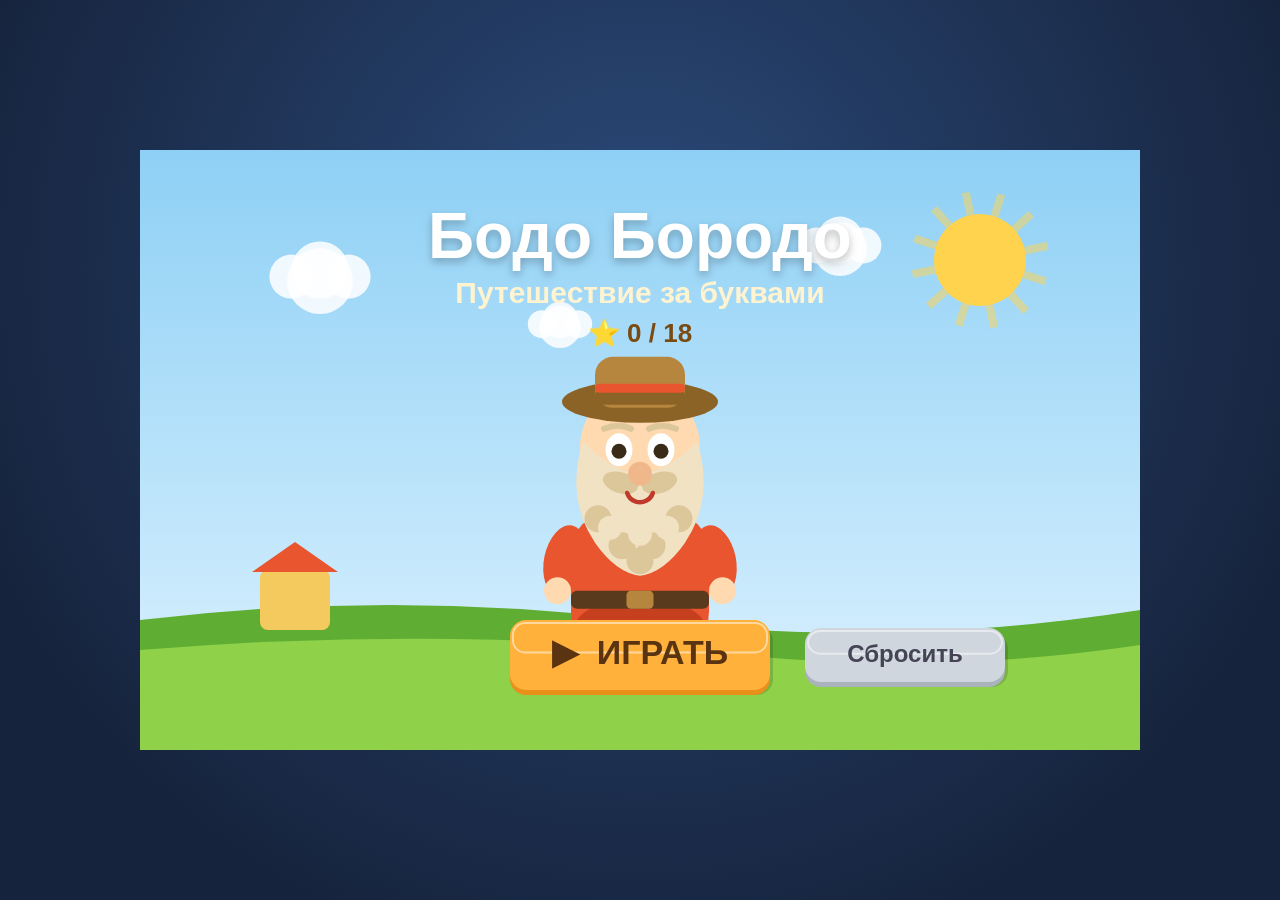
==== android/app/src/main/assets/index.html @ cfb57130 "Add 'Бодо Бородо: Путешествие за буквами' Android game Образовательная офлайн-игра про русские буквы" ====
<!DOCTYPE html>
<html lang="ru">
<head>
  <meta charset="UTF-8">
  <meta name="viewport" content="width=device-width, initial-scale=1.0, maximum-scale=1.0, user-scalable=no, viewport-fit=cover">
  <title>Бодо Бородо — Путешествие за буквами</title>
  <link rel="stylesheet" href="style.css">
</head>
<body>
  <div id="stage">
    <canvas id="game" width="1000" height="600"></canvas>
  </div>
  <script src="game.js"></script>
</body>
</html>
---- android/app/src/main/assets/style.css ----
* { margin: 0; padding: 0; box-sizing: border-box; }

html, body {
  width: 100%;
  height: 100%;
  overflow: hidden;
  background: #1a2a44;
  font-family: "Comic Sans MS", "Segoe UI", system-ui, sans-serif;
  -webkit-tap-highlight-color: transparent;
  -webkit-user-select: none;
  user-select: none;
  touch-action: manipulation;
}

#stage {
  position: fixed;
  inset: 0;
  display: flex;
  align-items: center;
  justify-content: center;
  background: radial-gradient(circle at 50% 30%, #2b4a7a, #16233c 80%);
}

#game {
  display: block;
  max-width: 100%;
  max-height: 100%;
  width: auto;
  height: auto;
  image-rendering: -webkit-optimize-contrast;
  touch-action: none;
}
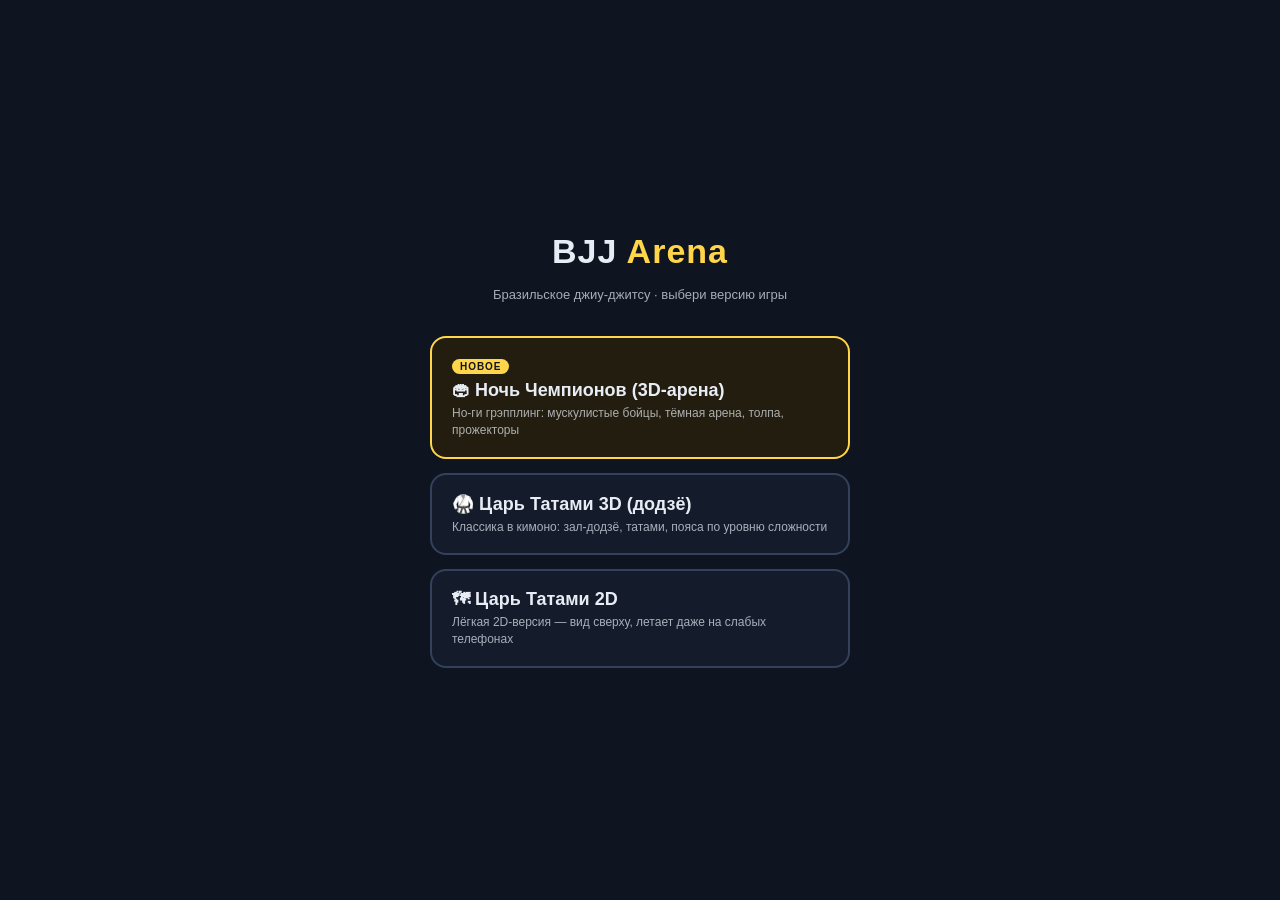
==== commit cbc49c49: "Add Android APK project and GitHub Actions build workflow Нативная обёртка (WebView) со всеми тремя " ====
--- a/android/app/src/main/assets/index.html
+++ b/android/app/src/main/assets/index.html
@@ -1,15 +1,46 @@
 <!DOCTYPE html>
 <html lang="ru">
 <head>
-  <meta charset="UTF-8">
-  <meta name="viewport" content="width=device-width, initial-scale=1.0, maximum-scale=1.0, user-scalable=no, viewport-fit=cover">
-  <title>Бодо Бородо — Путешествие за буквами</title>
-  <link rel="stylesheet" href="style.css">
+<meta charset="UTF-8">
+<meta name="viewport" content="width=device-width, initial-scale=1.0, maximum-scale=1.0, user-scalable=no, viewport-fit=cover">
+<title>BJJ Arena</title>
+<style>
+  * { margin:0; padding:0; box-sizing:border-box; -webkit-tap-highlight-color:transparent; }
+  html,body { height:100%; background:#0e1420; color:#e8edf5;
+    font-family:'Segoe UI', Roboto, Arial, sans-serif; user-select:none; }
+  body { display:flex; flex-direction:column; align-items:center; justify-content:center;
+    padding:24px; gap:14px; }
+  h1 { font-size:34px; letter-spacing:1px; margin-bottom:2px; }
+  h1 span { color:#ffd54a; }
+  .sub { opacity:.7; font-size:13px; margin-bottom:20px; text-align:center; }
+  a.card { display:block; width:100%; max-width:420px; text-decoration:none; color:#e8edf5;
+    border:2px solid #33415c; background:#141c2c; border-radius:16px; padding:18px 20px; }
+  a.card:active { transform:scale(.98); }
+  a.card b { font-size:18px; display:block; margin-bottom:4px; }
+  a.card small { opacity:.7; font-size:12px; line-height:1.4; display:block; }
+  a.card.hot { border-color:#ffd54a; background:#221d0e; }
+  .tag { display:inline-block; font-size:10px; font-weight:800; letter-spacing:1px;
+    background:#ffd54a; color:#0e1420; border-radius:8px; padding:2px 8px; margin-bottom:6px; }
+</style>
 </head>
 <body>
-  <div id="stage">
-    <canvas id="game" width="1000" height="600"></canvas>
-  </div>
-  <script src="game.js"></script>
+  <h1>BJJ <span>Arena</span></h1>
+  <div class="sub">Бразильское джиу-джитсу · выбери версию игры</div>
+
+  <a class="card hot" href="bjjpro.html">
+    <span class="tag">НОВОЕ</span>
+    <b>🏟 Ночь Чемпионов (3D-арена)</b>
+    <small>Но-ги грэпплинг: мускулистые бойцы, тёмная арена, толпа, прожекторы</small>
+  </a>
+
+  <a class="card" href="bjj3d.html">
+    <b>🥋 Царь Татами 3D (додзё)</b>
+    <small>Классика в кимоно: зал-додзё, татами, пояса по уровню сложности</small>
+  </a>
+
+  <a class="card" href="bjj.html">
+    <b>🗺 Царь Татами 2D</b>
+    <small>Лёгкая 2D-версия — вид сверху, летает даже на слабых телефонах</small>
+  </a>
 </body>
 </html>
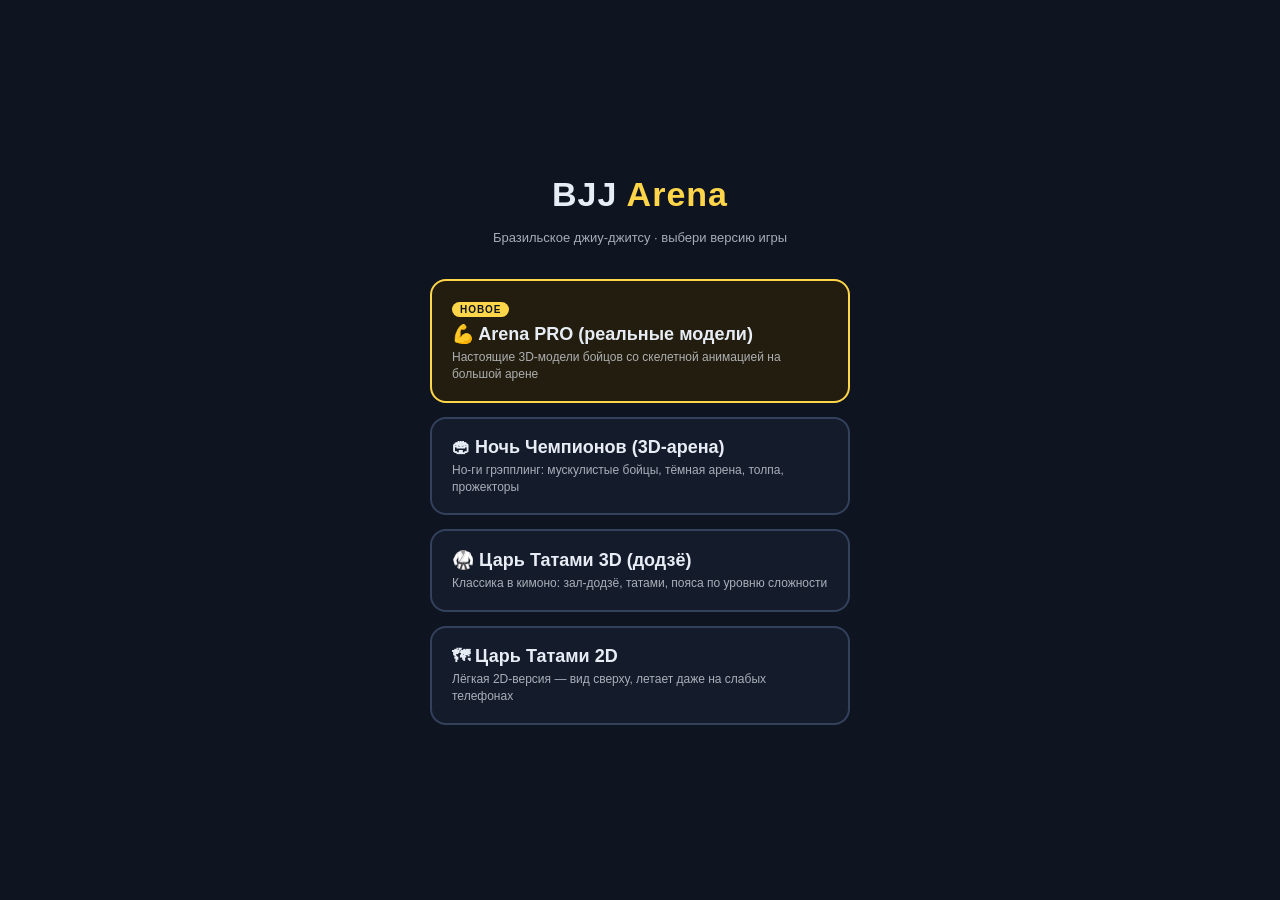
==== commit 588a39ae: "Add Arena PRO version with real rigged GLB fighters (bjjreal.html) Настоящая скелетная модель персон" ====
--- a/android/app/src/main/assets/index.html
+++ b/android/app/src/main/assets/index.html
@@ -27,8 +27,13 @@
   <h1>BJJ <span>Arena</span></h1>
   <div class="sub">Бразильское джиу-джитсу · выбери версию игры</div>
 
-  <a class="card hot" href="bjjpro.html">
+  <a class="card hot" href="bjjreal.html">
     <span class="tag">НОВОЕ</span>
+    <b>💪 Arena PRO (реальные модели)</b>
+    <small>Настоящие 3D-модели бойцов со скелетной анимацией на большой арене</small>
+  </a>
+
+  <a class="card" href="bjjpro.html">
     <b>🏟 Ночь Чемпионов (3D-арена)</b>
     <small>Но-ги грэпплинг: мускулистые бойцы, тёмная арена, толпа, прожекторы</small>
   </a>
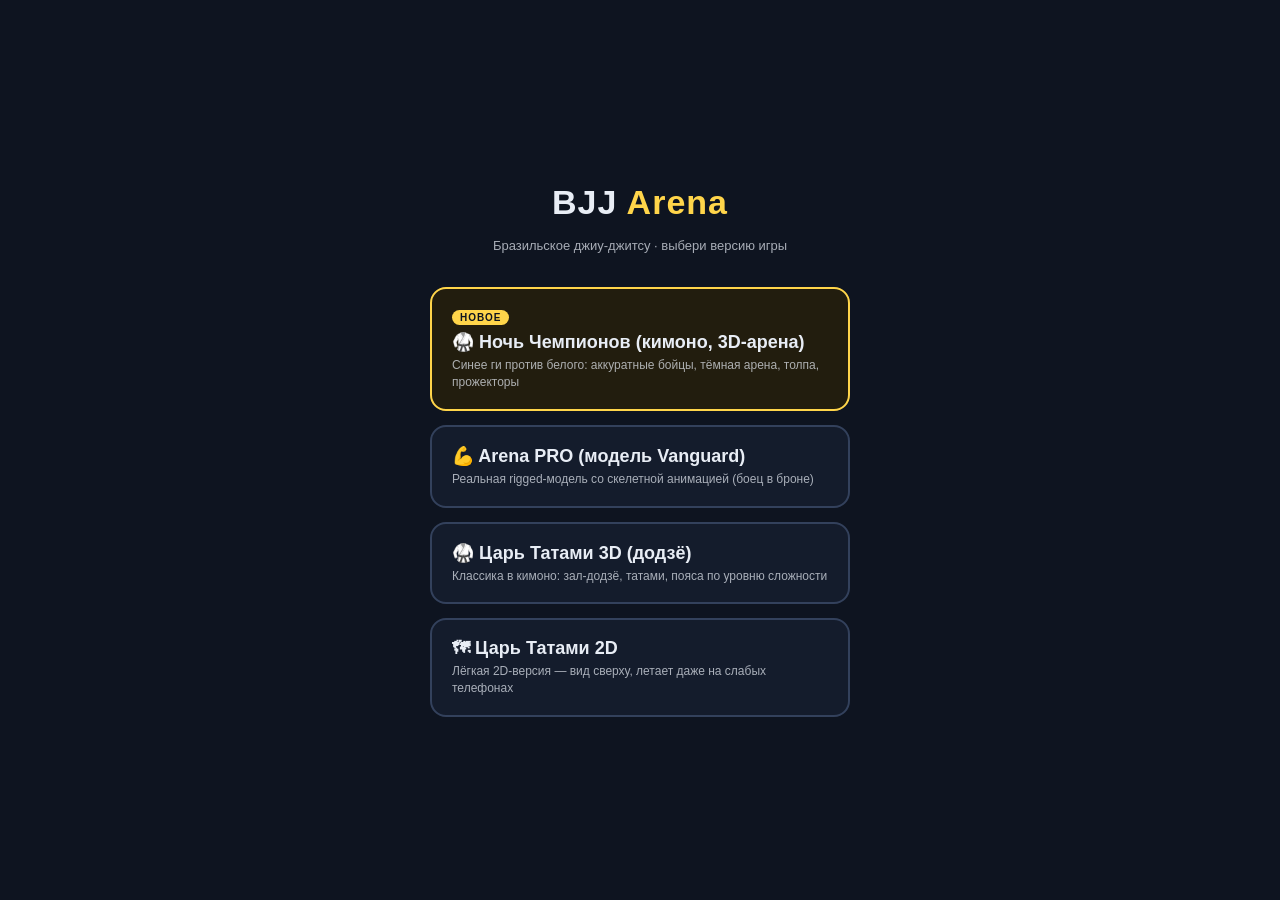
==== commit c5777713: "Rework arena fighters: neat gi (kimono) fighters, blue vs white Бойцы в кимоно из гладких форм без о" ====
--- a/android/app/src/main/assets/index.html
+++ b/android/app/src/main/assets/index.html
@@ -27,15 +27,15 @@
   <h1>BJJ <span>Arena</span></h1>
   <div class="sub">Бразильское джиу-джитсу · выбери версию игры</div>
 
-  <a class="card hot" href="bjjreal.html">
+  <a class="card hot" href="bjjpro.html">
     <span class="tag">НОВОЕ</span>
-    <b>💪 Arena PRO (реальные модели)</b>
-    <small>Настоящие 3D-модели бойцов со скелетной анимацией на большой арене</small>
+    <b>🥋 Ночь Чемпионов (кимоно, 3D-арена)</b>
+    <small>Синее ги против белого: аккуратные бойцы, тёмная арена, толпа, прожекторы</small>
   </a>
 
-  <a class="card" href="bjjpro.html">
-    <b>🏟 Ночь Чемпионов (3D-арена)</b>
-    <small>Но-ги грэпплинг: мускулистые бойцы, тёмная арена, толпа, прожекторы</small>
+  <a class="card" href="bjjreal.html">
+    <b>💪 Arena PRO (модель Vanguard)</b>
+    <small>Реальная rigged-модель со скелетной анимацией (боец в броне)</small>
   </a>
 
   <a class="card" href="bjj3d.html">
